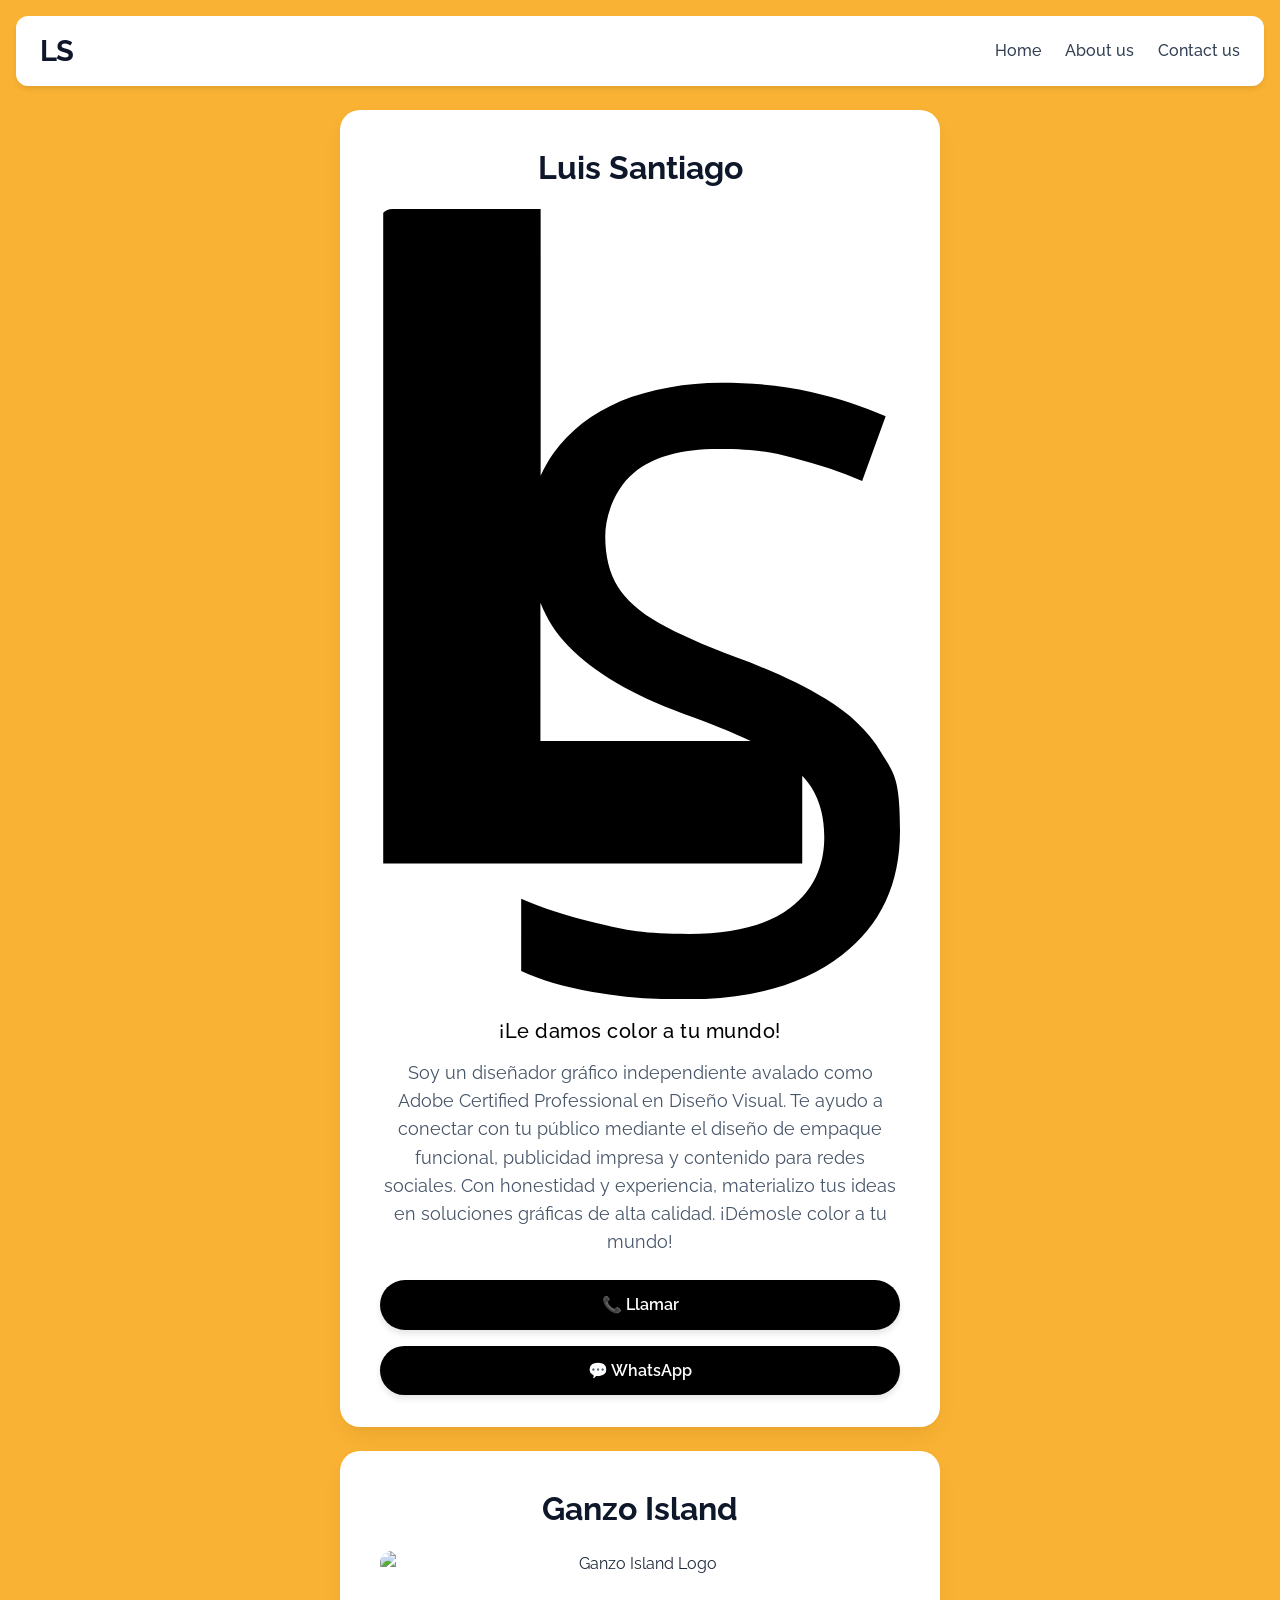
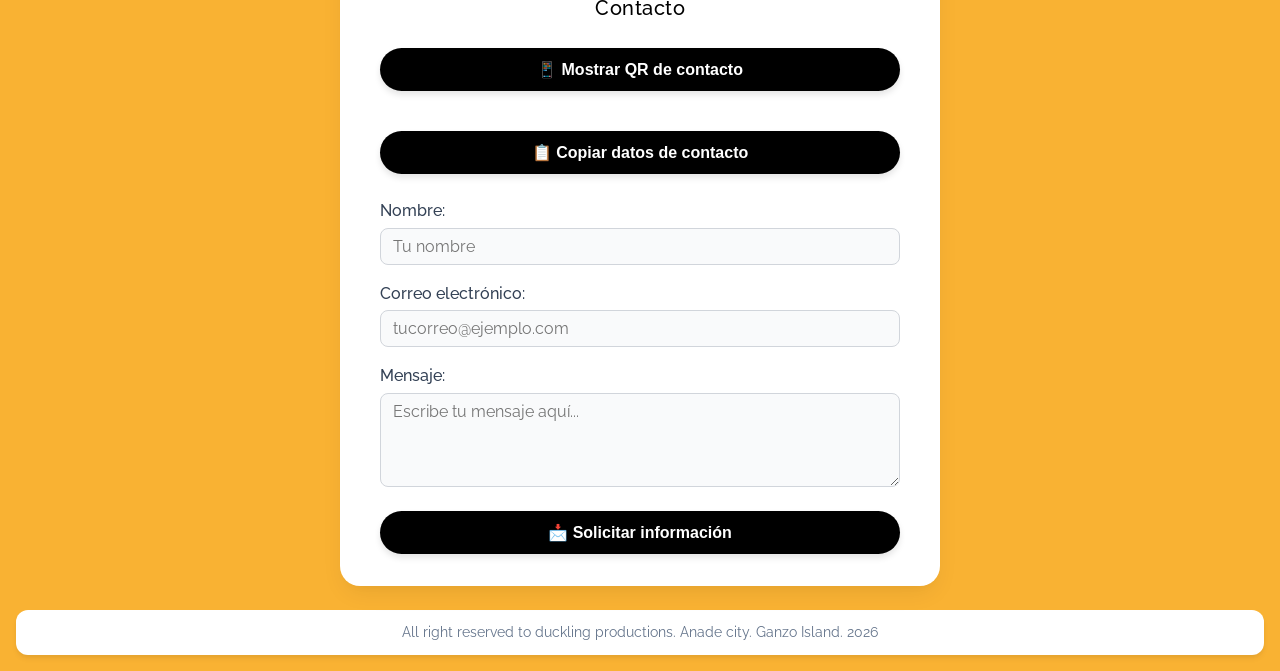
==== Index.html @ c624396e "Add files via upload" ====
<!DOCTYPE html>
<html lang="es">
    <head>
        <meta charset="UTF-8">
        <meta name="viewport" content="width=device-width, initial-scale=1.0">
        <title>Mi App</title>
        <link rel="stylesheet" href="estilos.css">
        <script src="anim.js" defer></script>
    </head>
    <body>
        <header>
            <h1>LS</h1>
            <nav aria-label="Menú principal">
                <ul>
                    <li>Home</li>
                    <li>About us</li>
                    <li>Contact us</li>
                </ul>
            </nav>
        </header>
        <main aria-label="Contenido principal">
            <article>
                <h2>Luis Santiago</h2>
                <img src="Logo-411.svg" alt="Logo de Luis Santiago">
                <h3>¡Le damos color a tu mundo!</h3>
                <p>Soy un diseñador gráfico independiente avalado como Adobe Certified Professional en Diseño Visual. Te ayudo a conectar con tu público mediante el diseño de empaque funcional, publicidad impresa y contenido para redes sociales. Con honestidad y experiencia, materializo tus ideas en soluciones gráficas de alta calidad. ¡Démosle color a tu mundo! </p>
                <div class="botones-accion">
                    <a href="tel:+529511232222" class="btn btn-llamar">📞 Llamar</a>
                    <a href="https://wa.me/529511232222" class="btn btn-whatsapp" target="_blank">💬 WhatsApp</a>
                </div>
            </article>

            <article>
                <h2>Ganzo Island</h2>
                <img src="duck.jpg" alt="Ganzo Island Logo">
                <h3>Contacto</h3>

                <!-- 1. QR + descarga .vcf -->
                <div class="qr-section">
                    <button id="btnMostrarQR" class="btn btn-secundario">📱 Mostrar QR de contacto</button>
                    <div id="qrContainer" class="qr-container">
                        <img src="contacto.webp" alt="Código QR para contacto" class="qr-imagen">
                        <a href="contacto.vcf" download="contacto.vcf" class="btn btn-descarga">⬇ Descargar contacto .vcf</a>
                    </div>
                </div>

                <!-- 2. Copiar datos -->
                <button id="btnCopiarDatos" class="btn btn-copiar">📋 Copiar datos de contacto</button>

                <!-- 3. Formulario -->
                <form id="formContacto" class="form-contacto">
                    <div class="campo">
                        <label for="nombre">Nombre:</label>
                        <input type="text" id="nombre" name="nombre" placeholder="Tu nombre" required>
                    </div>
                    <div class="campo">
                        <label for="correo">Correo electrónico:</label>
                        <input type="email" id="correo" name="correo" placeholder="tucorreo@ejemplo.com" required>
                    </div>
                    <div class="campo">
                        <label for="mensaje">Mensaje:</label>
                        <textarea id="mensaje" name="mensaje" rows="4" placeholder="Escribe tu mensaje aquí..." required></textarea>
                    </div>
                    <div class="accion-formulario">
                        <button type="submit" class="btn btn-enviar">📩 Solicitar información</button>
                    </div>
                </form>
            </article>
        </main>
        <footer>
            <pre>All right reserved to duckling productions. Anade city. Ganzo Island. 2026</pre>
        </footer>
    </body>
</html>
---- estilos.css ----
@import url('https://fonts.googleapis.com/css2?family=Raleway:wght@400;500;600;700&display=swap');

/* ==========================================
   1. RESET Y CONFIGURACIÓN GLOBAL
   ========================================== */

/* Reset básico: elimina márgenes y paddings, y unifica el modelo de caja */
* {
    margin: 0;
    padding: 0;
    box-sizing: border-box;
}

/* Configuración base del body */
body {
    /* Fuente nativa del sistema para un aspecto moderno */
    font-family: 'Raleway', system-ui, -apple-system, BlinkMacSystemFont, 'Segoe UI', Roboto, sans-serif;
    background-color: #F9B233; /* Fondo de página (gris claro) */
    color: #1e293b; /* Texto principal (gris oscuro) */
    line-height: 1.6;
    min-height: 100vh;

    display: flex;
    flex-direction: column;
    padding: 1rem;
}

/* ==========================================
   2. HEADER (solo horizontal)
   ========================================== */

header {
    background-color: #ffffff;
    padding: 0.75rem 1.5rem;
    border-radius: 12px;
    box-shadow: 0 4px 6px -1px rgba(0, 0, 0, 0.07), 0 2px 4px -1px rgba(0, 0, 0, 0.04);
    margin-bottom: 1.5rem;

    display: flex;
    justify-content: space-between;
    align-items: center;
    flex-wrap: wrap;
}

header h1 {
    font-size: 1.8rem;
    font-weight: 700;
    color: #0f172a; /* Texto del logo (gris muy oscuro) */
    letter-spacing: -0.025em;
}

/* Navegación: usamos Flexbox sin gap (base segura) */
nav ul {
    list-style: none;
    display: flex;
}

nav ul li {
    margin-right: 1.5rem;
    font-weight: 500;
    color: #334155; /* Texto del menú (gris medio) */
    cursor: default;
    transition: color 0.2s ease;
}

nav ul li:last-child {
    margin-right: 0;
}

/* Efecto hover para los ítems del menú (usa COLOR_PRIMARIO) */
nav ul li:hover {
    color: #000000; /* COLOR_PRIMARIO (azul) */
}

/* ==========================================
   MEJORA PROGRESIVA CON @supports (gap)
   ========================================== */

@supports (gap: 1.5rem) {
    nav ul {
        gap: 1.5rem;
    }
    nav ul li {
        margin-right: 0;
    }
}

/* ==========================================
   3. MAIN (contenedor para centrar article)
   ========================================== */

main {
    flex: 1;
    display: flex;
    flex-direction: column;
    justify-content: center;
    align-items: center;
    margin-bottom: 1.5rem;
}

/* ==========================================
   4. ARTICLE (tarjeta centrada)
   ========================================== */

article {
    background-color: #ffffff;
    height: 100%;
    padding: 2rem 2.5rem;
    border-radius: 20px;
    box-shadow: 0 10px 25px -5px rgba(0, 0, 0, 0.08), 0 8px 10px -6px rgba(0, 0, 0, 0.02);
    max-width: 600px;
    margin-left: auto;
    margin-right: auto;
    width: 100%;
    text-align: center;
    margin-bottom: 1.5rem;

    opacity: 0;
    transform: translateY(30px);
    transition: opacity 0.6s ease, transform 0.6s ease;
}

article.visible {
    opacity: 1;
    transform: translateY(0);
}

article h2 {
    font-size: 2rem;
    font-weight: 700;
    color: #0f172a; /* Título principal (gris muy oscuro) */
    margin-bottom: 0.5rem;
}

article img {
    max-width: 100%;
    height: auto;
    border-radius: 12px;
    margin: 1rem 0;
    display: block;
}

/* Título destacado (usa COLOR_PRIMARIO) */
article h3 {
    font-size: 1.25rem;
    font-weight: 500;
    color: #000000; /* COLOR_PRIMARIO */
    margin-bottom: 0.75rem;
    letter-spacing: 0.025em;
}

article p {
    color: #475569; /* Texto secundario (gris medio) */
    font-size: 1.1rem;
}

@supports (gap: 1.5rem) {
    main {
        gap: 1.5rem;
    }
    article {
        margin-bottom: 0;
    }
}

/* ==========================================
   5. FOOTER (solo horizontal)
   ========================================== */

footer {
    background-color: #ffffff;
    padding: 0.75rem 1.5rem;
    border-radius: 12px;
    box-shadow: 0 4px 6px -1px rgba(0, 0, 0, 0.07), 0 2px 4px -1px rgba(0, 0, 0, 0.04);
    text-align: center;
    color: #64748b; /* Texto del footer (gris claro) */
    font-size: 0.85rem;
    margin-top: 0;
}

footer pre {
    font-family: inherit;
    white-space: pre-wrap;
    word-break: break-word;
    margin: 0;
}

/* ==========================================
   BOTONES DE ACCIÓN (primer article)
   ========================================== */

.botones-accion {
    display: flex;
    justify-content: center;
    margin-top: 1.5rem;
    flex-wrap: wrap;
    flex-direction: column;
    align-items: stretch;
    gap: 0.75rem;
    margin-top: 1.5rem;
}

@supports not (gap: 0.75rem) {
    .botones-accion {
        gap: 0;
    }
    .btn {
        margin-bottom: 0.75rem;
    }
    .btn:last-child {
        margin-bottom: 0;
    }
}

/* Base para todos los botones (usa COLOR_PRIMARIO por defecto) */
.btn {
    display: block;
    padding: 0.75rem 1.5rem;
    border-radius: 50px;
    width: 100%;
    text-align: center;
    text-decoration: none;
    font-weight: 600;
    font-size: 1rem;
    color: #ffffff;
    background-color: #000000; /* COLOR_PRIMARIO */
    transition: background-color 0.3s ease, transform 0.2s ease;
    box-shadow: 0 4px 6px rgba(0, 0, 0, 0.1);
    border: none;
    cursor: pointer;
}

.btn:hover {
    transform: scale(1.03);
}
.btn:active {
    transform: scale(0.97);
}

/* BOTONES PRINCIPALES (Llamar, WhatsApp, Enviar) → COLOR_PRIMARIO */
.btn-llamar,
.btn-whatsapp,
.btn-enviar {
    background-color: #000000; /* COLOR_PRIMARIO */
}
.btn-llamar:hover,
.btn-whatsapp:hover,
.btn-enviar:hover {
    background-color: #000000; /* COLOR_PRIMARIO más oscuro */
}

/* BOTONES SECUNDARIOS (QR, Descarga, Copiar) → COLOR_SECUNDARIO */
.btn-secundario,
.btn-descarga,
.btn-copiar {
    background-color: #000000; /* COLOR_SECUNDARIO (morado) */
}
.btn-secundario:hover,
.btn-descarga:hover,
.btn-copiar:hover {
    background-color: #000000; /* COLOR_SECUNDARIO más oscuro */
}

/* Mejora con @supports para usar gap (si es compatible) */
@supports (gap: 1rem) {
    .botones-accion {
        gap: 1rem;
    }
}

/* ==========================================
   ESTILOS PARA EL SEGUNDO ARTICLE
   ========================================== */

/* --- Sección QR --- */
.qr-section {
    margin: 1.5rem 0;
}

.qr-container {
    opacity: 0;
    max-height: 0;
    overflow: hidden;
    transition: opacity 0.5s ease, max-height 0.5s ease;
    display: flex;
    flex-direction: column;
    align-items: center;
    gap: 1rem;
    margin-top: 1rem;
}

.qr-container.visible {
    opacity: 1;
    max-height: 500px;
}

.qr-imagen {
    max-width: 200px;
    height: auto;
    border-radius: 12px;
    border: 1px solid #e2e8f0; /* Borde gris claro (acromático) */
}

/* --- Botones generales (se aplican las reglas de .btn anteriores) --- */
/* Nota: ya están definidos arriba, no hace falta repetir */

/* --- Formulario --- */
.form-contacto {
    margin-top: 1.5rem;
    text-align: left;
}

.campo {
    margin-bottom: 1rem;
}

.campo label {
    display: block;
    font-weight: 500;
    color: #334155; /* Gris medio */
    margin-bottom: 0.25rem;
}

.campo input,
.campo textarea {
    width: 100%;
    padding: 0.5rem 0.75rem;
    border: 1px solid #d1d5db; /* Borde gris claro */
    border-radius: 8px;
    font-size: 1rem;
    font-family: inherit;
    transition: border-color 0.2s ease;
    background-color: #f9fafb;
}

.campo input:focus,
.campo textarea:focus {
    border-color: #000000; /* COLOR_PRIMARIO */
    outline: none;
    background-color: #ffffff;
}

.accion-formulario {
    text-align: center;
    margin-top: 0.5rem;
}

/* --- Ajustes para móviles (apilado) --- */
@media (max-width: 480px) {
    .btn {
        width: 100%;
        display: block;
    }
    .qr-imagen {
        max-width: 150px;
    }
}
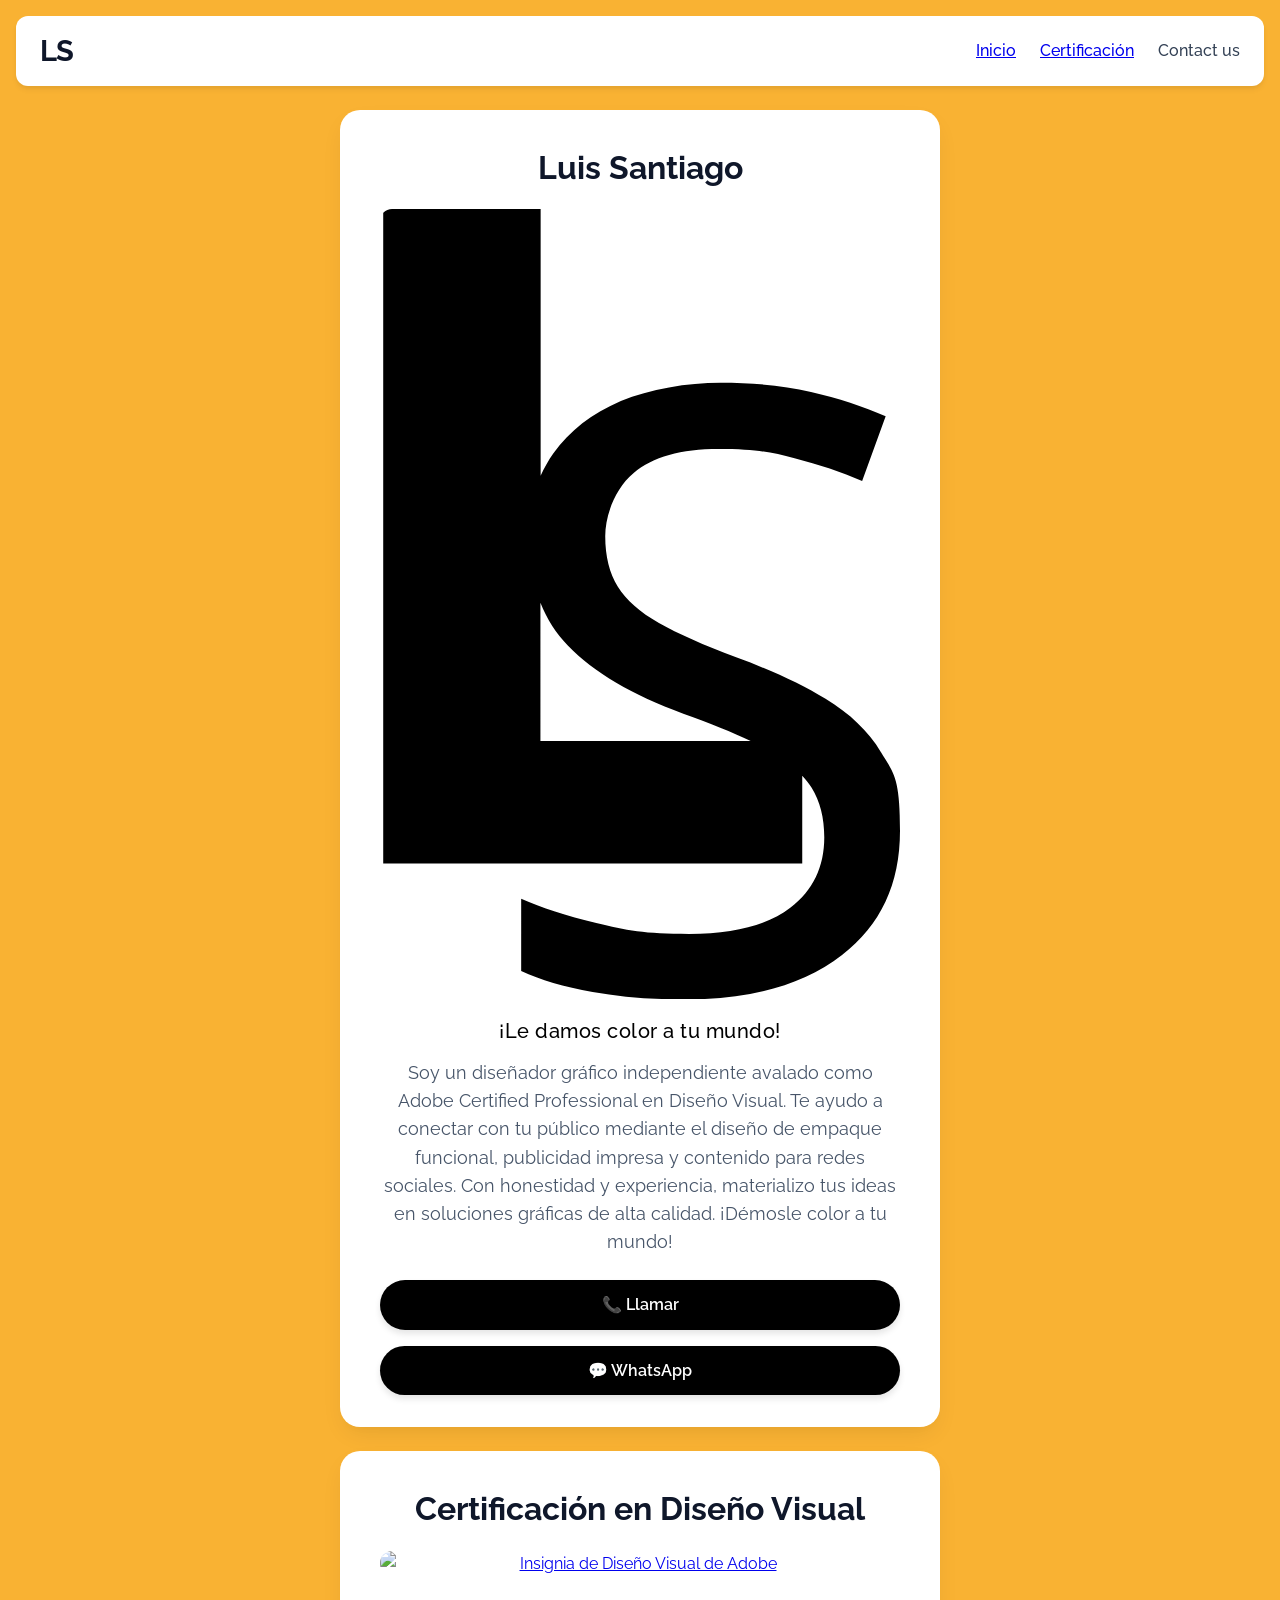
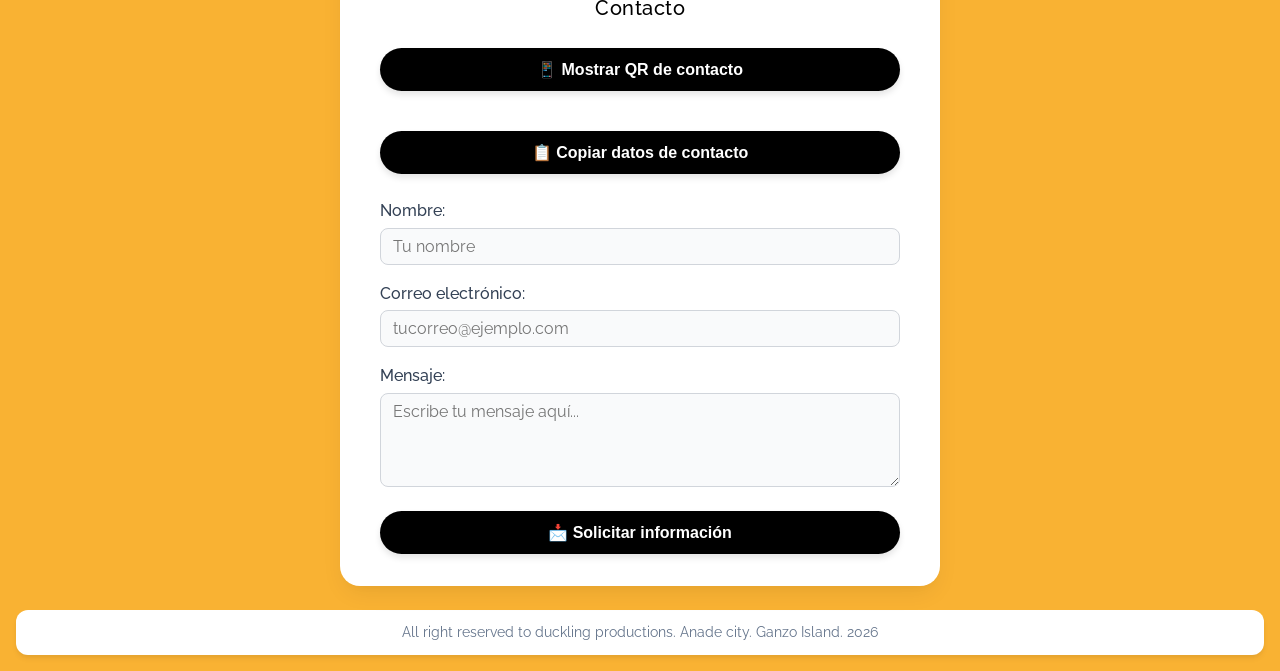
==== commit 25833ea7: "Update Index.html" ====
--- a/Index.html
+++ b/Index.html
@@ -12,34 +12,36 @@
             <h1>LS</h1>
             <nav aria-label="Menú principal">
                 <ul>
-                    <li>Home</li>
-                    <li>About us</li>
+                    <li><a href="#inicio">Inicio</a></li>
+                    <li><a href="#certificacion">Certificación</a></li>
                     <li>Contact us</li>
                 </ul>
             </nav>
         </header>
         <main aria-label="Contenido principal">
-            <article>
+            <article id="inicio">
                 <h2>Luis Santiago</h2>
                 <img src="Logo-411.svg" alt="Logo de Luis Santiago">
                 <h3>¡Le damos color a tu mundo!</h3>
                 <p>Soy un diseñador gráfico independiente avalado como Adobe Certified Professional en Diseño Visual. Te ayudo a conectar con tu público mediante el diseño de empaque funcional, publicidad impresa y contenido para redes sociales. Con honestidad y experiencia, materializo tus ideas en soluciones gráficas de alta calidad. ¡Démosle color a tu mundo! </p>
                 <div class="botones-accion">
-                    <a href="tel:+529511232222" class="btn btn-llamar">📞 Llamar</a>
-                    <a href="https://wa.me/529511232222" class="btn btn-whatsapp" target="_blank">💬 WhatsApp</a>
+                    <a href="tel:+529514620934" class="btn btn-llamar">📞 Llamar</a>
+                    <a href="https://wa.me/529514620934" class="btn btn-whatsapp" target="_blank">💬 WhatsApp</a>
                 </div>
             </article>
 
-            <article>
-                <h2>Ganzo Island</h2>
-                <img src="duck.jpg" alt="Ganzo Island Logo">
-                <h3>Contacto</h3>
+            <article id="certificacion">
+               <h2>Certificación en Diseño Visual</h2>
+                    <a href="https://www.credly.com/badges/86106ddc-cd11-44ca-b96e-7427bd0c1046/public_url" target="_blank" rel="noopener noreferrer">
+                        <img src="insignia.png" alt="Insignia de Diseño Visual de Adobe">
+                    </a>
+                    <h3>Contacto</h3>
 
                 <!-- 1. QR + descarga .vcf -->
                 <div class="qr-section">
                     <button id="btnMostrarQR" class="btn btn-secundario">📱 Mostrar QR de contacto</button>
                     <div id="qrContainer" class="qr-container">
-                        <img src="contacto.webp" alt="Código QR para contacto" class="qr-imagen">
+                        <img src="contacto.svg" alt="Código QR para contacto" class="qr-imagen">
                         <a href="contacto.vcf" download="contacto.vcf" class="btn btn-descarga">⬇ Descargar contacto .vcf</a>
                     </div>
                 </div>
@@ -71,4 +73,4 @@
             <pre>All right reserved to duckling productions. Anade city. Ganzo Island. 2026</pre>
         </footer>
     </body>
-</html>+</html>
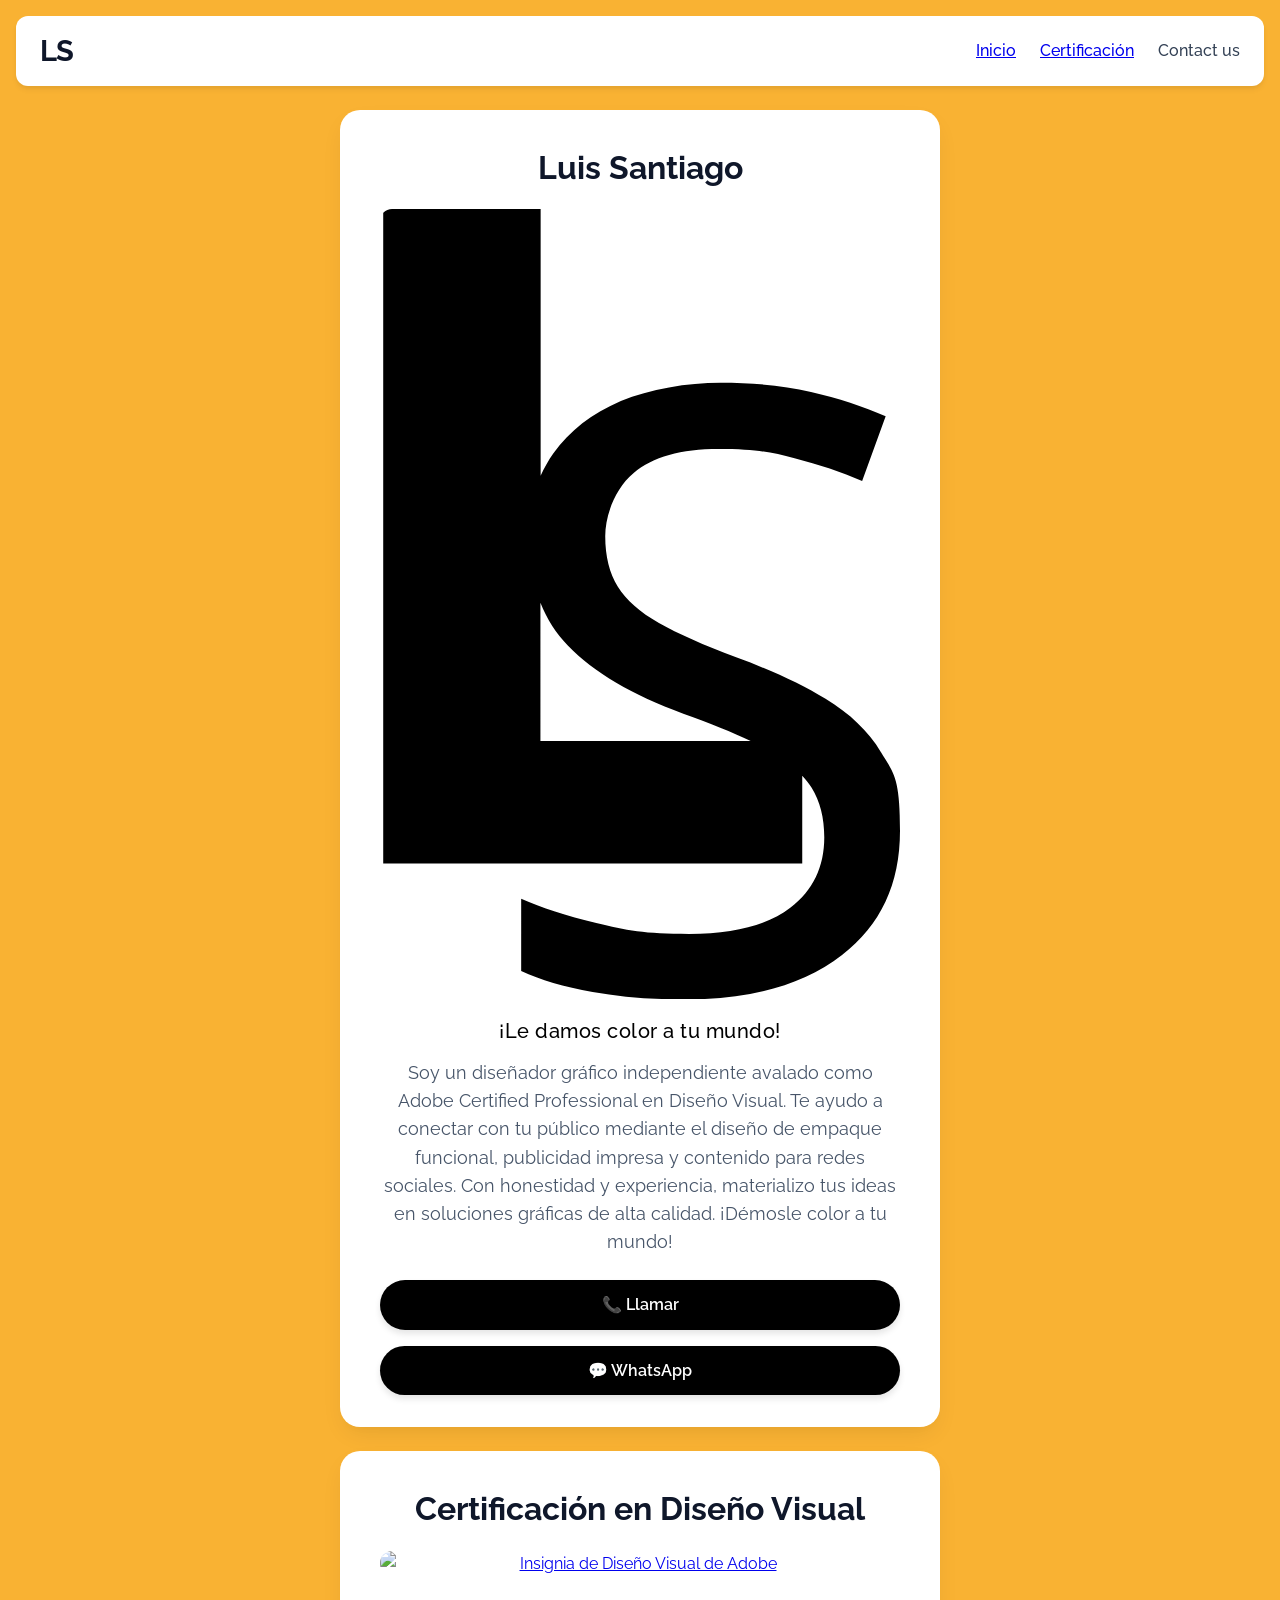
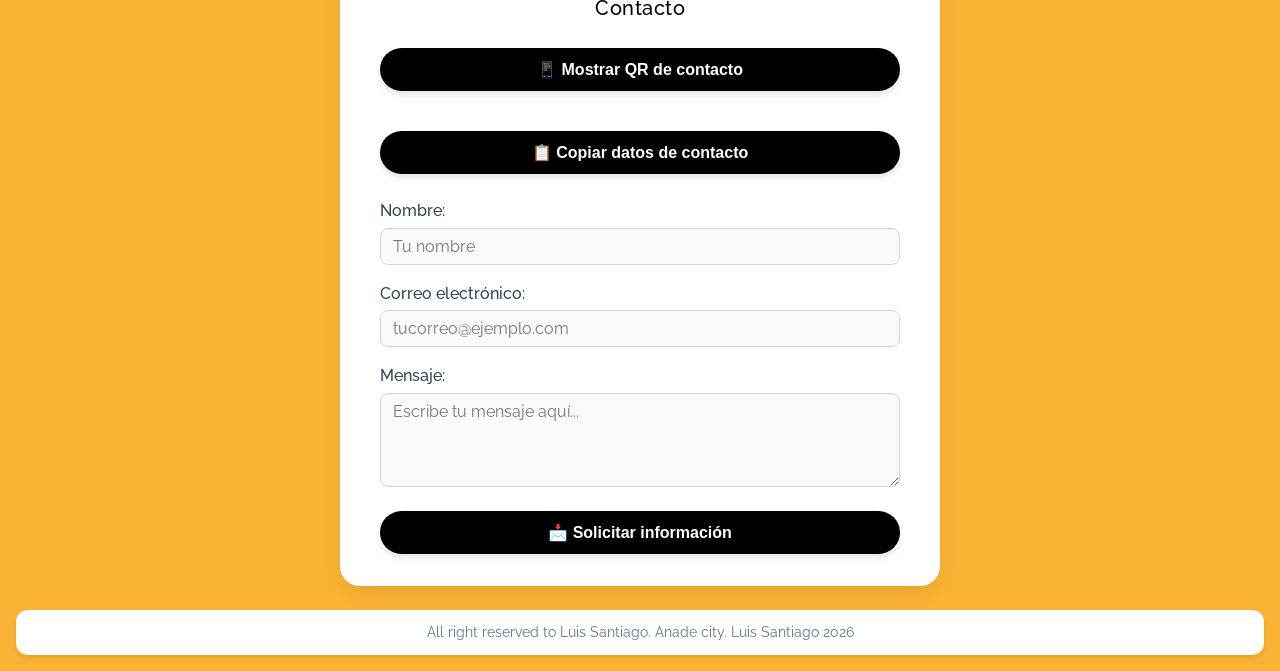
==== commit 6dd4e20f: "Update Index.html" ====
--- a/Index.html
+++ b/Index.html
@@ -70,7 +70,7 @@
             </article>
         </main>
         <footer>
-            <pre>All right reserved to duckling productions. Anade city. Ganzo Island. 2026</pre>
+            <pre>All right reserved to Luis Santiago. Anade city. Luis Santiago 2026</pre>
         </footer>
     </body>
 </html>
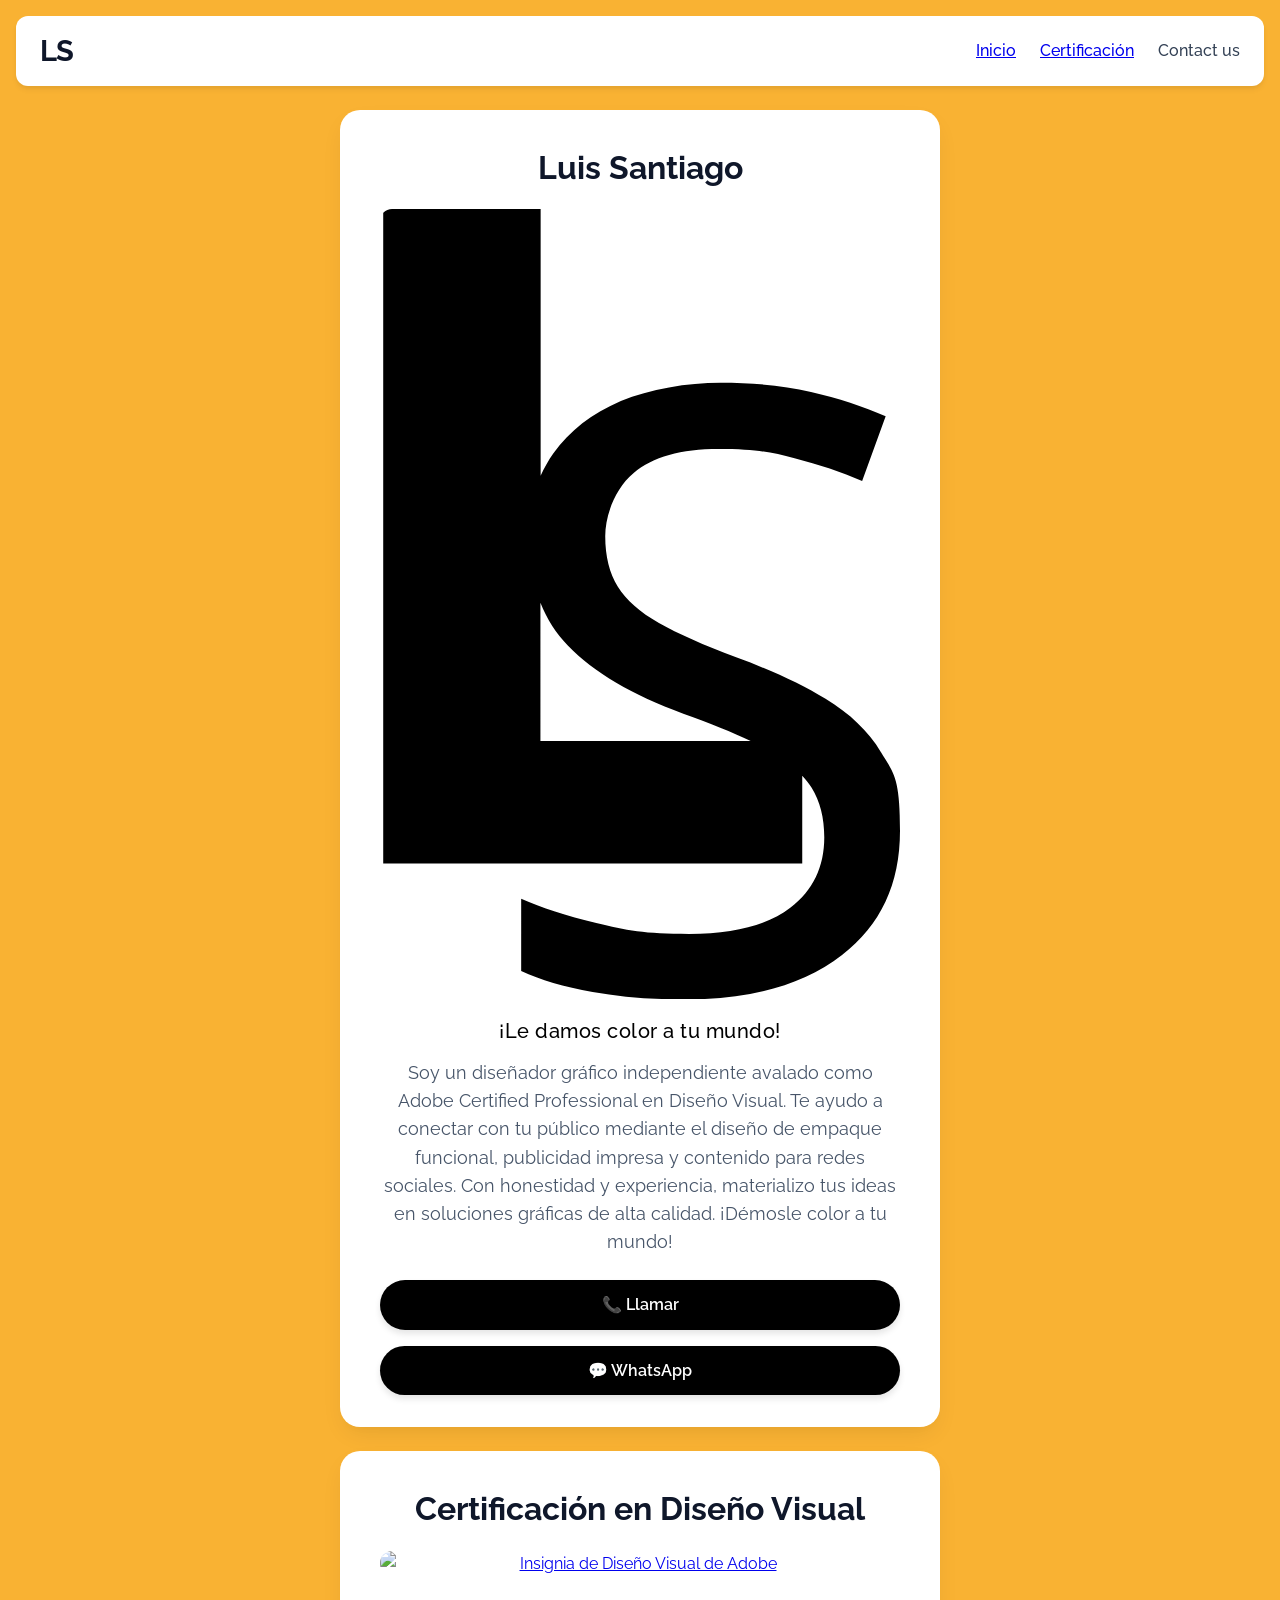
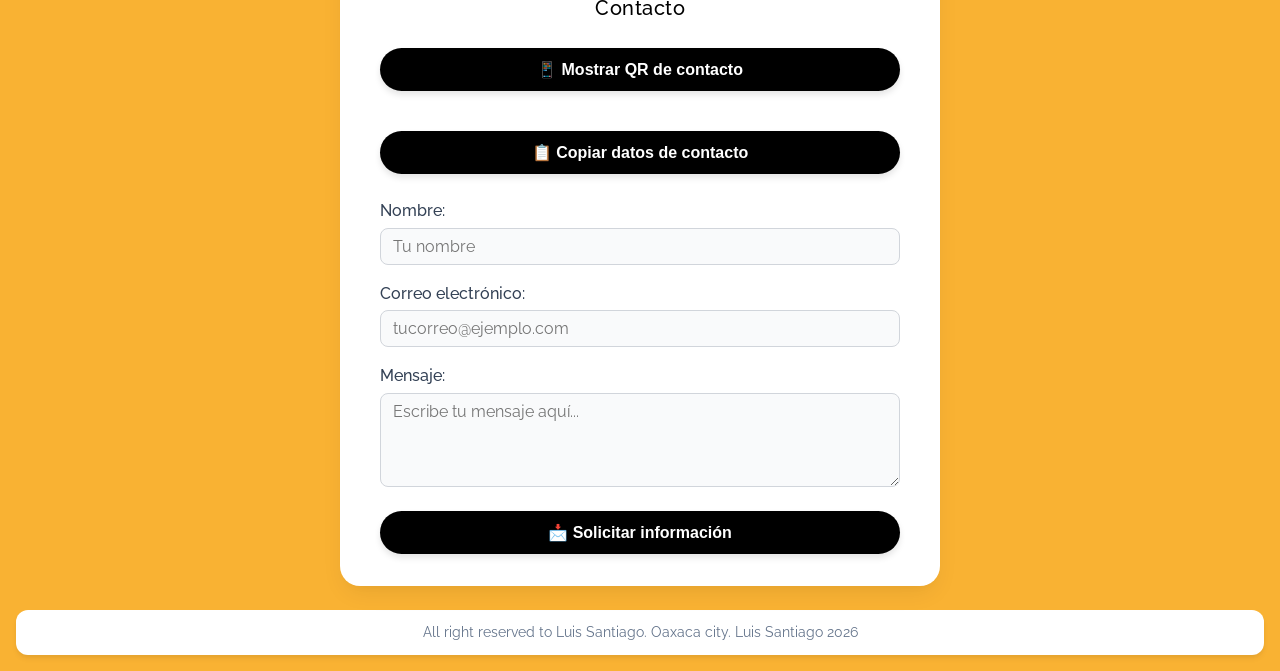
==== commit a1060194: "Update Index.html" ====
--- a/Index.html
+++ b/Index.html
@@ -70,7 +70,7 @@
             </article>
         </main>
         <footer>
-            <pre>All right reserved to Luis Santiago. Anade city. Luis Santiago 2026</pre>
+            <pre>All right reserved to Luis Santiago. Oaxaca city. Luis Santiago 2026</pre>
         </footer>
     </body>
 </html>
